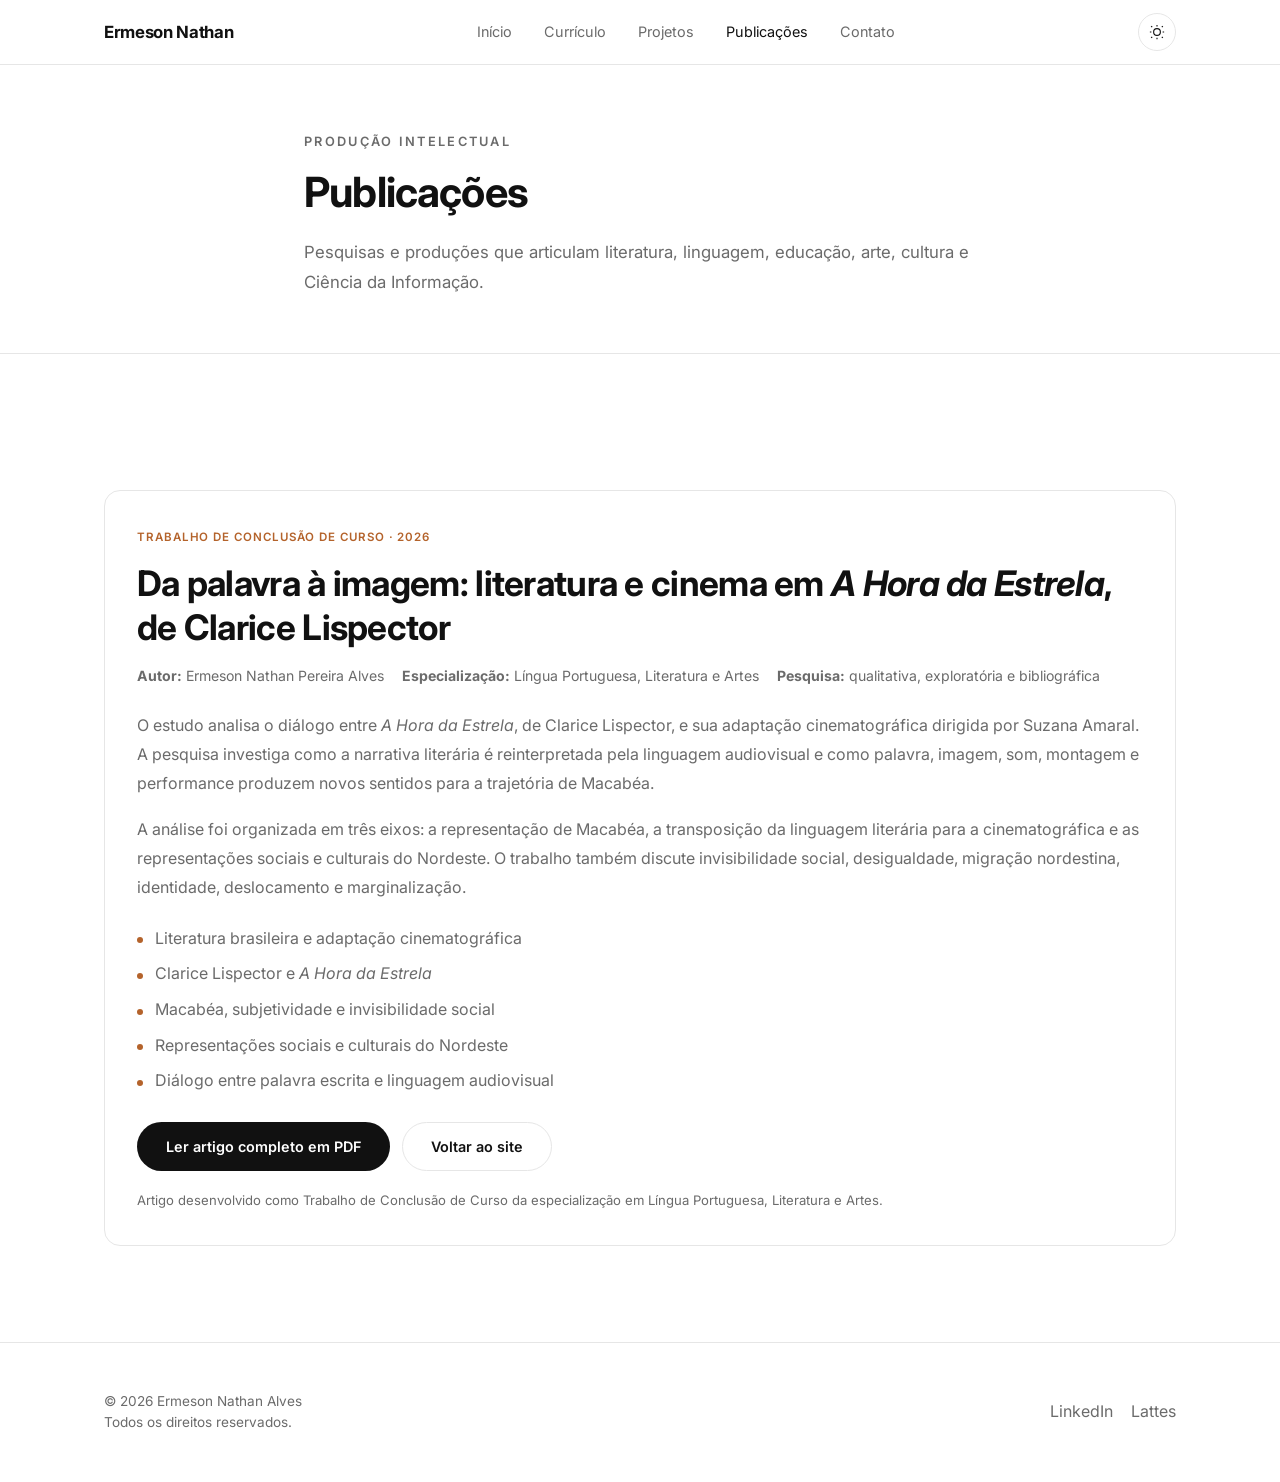
==== publicacoes.html @ 3c0bc79d "Cria página Publicações com TCC sobre Clarice Lispector e cinema" ====
<!DOCTYPE html>
<html lang="pt-BR">
<head>
  <meta charset="UTF-8" />
  <meta name="viewport" content="width=device-width, initial-scale=1.0" />
  <title>Publicações — Ermeson Nathan Alves</title>
  <meta name="description" content="Publicações acadêmicas e produção intelectual de Ermeson Nathan Alves." />
  <link rel="canonical" href="https://ermesonathan.com/publicacoes.html" />
  <meta property="og:title" content="Publicações — Ermeson Nathan Alves" />
  <meta property="og:description" content="Literatura, cinema, educação, linguagem e pesquisa acadêmica." />
  <meta property="og:type" content="website" />
  <meta property="og:url" content="https://ermesonathan.com/publicacoes.html" />
  <meta property="og:image" content="https://ermesonathan.com/assets/og-image.jpg" />
  <link rel="preconnect" href="https://fonts.googleapis.com">
  <link rel="preconnect" href="https://fonts.gstatic.com" crossorigin>
  <link href="https://fonts.googleapis.com/css2?family=Inter:wght@400;500;600;700;800&family=JetBrains+Mono:wght@400;500&display=swap" rel="stylesheet">
  <link rel="stylesheet" href="style.css" />
  <style>
    .publicacoes-hero{padding:132px 0 56px;border-bottom:1px solid var(--border)}
    .publication-card{margin-top:40px;background:var(--bg-card);border:1px solid var(--border);border-radius:16px;padding:32px}
    .publication-meta{display:flex;flex-wrap:wrap;gap:10px 18px;margin:16px 0 24px;color:var(--muted);font-size:.88rem}
    .publication-card h2{font-size:clamp(1.5rem,3vw,2.2rem);line-height:1.25;letter-spacing:-.02em}
    .publication-card p{margin-top:18px;color:var(--muted);line-height:1.8}
    .publication-topics{margin:24px 0 0;display:grid;gap:10px}
    .publication-topics li{padding-left:18px;position:relative;color:var(--muted)}
    .publication-topics li::before{content:"";position:absolute;left:0;top:.72em;width:6px;height:6px;border-radius:50%;background:var(--accent)}
    .publication-actions{display:flex;flex-wrap:wrap;gap:12px;margin-top:28px}
    .publication-note{font-size:.82rem;color:var(--muted)}
  </style>
  <script>
    (function () {
      try {
        var stored = localStorage.getItem('theme');
        var theme = stored || 'system';
        if (theme === 'system') {
          theme = window.matchMedia('(prefers-color-scheme: dark)').matches ? 'dark' : 'light';
        }
        document.documentElement.setAttribute('data-theme', theme);
      } catch (e) {}
    })();
  </script>
</head>
<body>
  <a href="#main-content" class="skip-link">Pular para o conteúdo principal</a>

  <header class="site-header" id="site-header">
    <nav class="navbar" aria-label="Navegação principal">
      <a href="index.html#inicio" class="logo" aria-label="Ermeson Nathan — Início">Ermeson Nathan</a>

      <ul class="nav-links" role="list" id="nav-links">
        <li><a href="index.html#inicio" class="nav-link">Início</a></li>
        <li><a href="index.html#curriculo" class="nav-link">Currículo</a></li>
        <li><a href="index.html#projetos" class="nav-link">Projetos</a></li>
        <li><a href="publicacoes.html" class="nav-link active-link">Publicações</a></li>
        <li><a href="index.html#contato" class="nav-link">Contato</a></li>
      </ul>

      <div class="nav-actions">
        <button type="button" class="theme-toggle" id="theme-toggle" aria-label="Alternar tema claro/escuro">
          <svg class="icon icon-sun" viewBox="0 0 24 24" fill="none" stroke="currentColor" stroke-width="1.5" aria-hidden="true">
            <circle cx="12" cy="12" r="4.5"></circle>
            <path d="M12 2.5v2M12 19.5v2M4.2 4.2l1.4 1.4M18.4 18.4l1.4 1.4M2.5 12h2M19.5 12h2M4.2 19.8l1.4-1.4M18.4 5.6l1.4-1.4"></path>
          </svg>
          <svg class="icon icon-moon" viewBox="0 0 24 24" fill="none" stroke="currentColor" stroke-width="1.5" aria-hidden="true">
            <path d="M20.5 14.7A8.5 8.5 0 1 1 9.3 3.5a7 7 0 0 0 11.2 11.2Z"></path>
          </svg>
        </button>

        <button type="button" class="menu-toggle" id="menu-toggle" aria-label="Abrir menu" aria-expanded="false">
          <svg class="icon-menu-open" viewBox="0 0 24 24" fill="none" stroke="currentColor" stroke-width="1.7" stroke-linecap="round" aria-hidden="true"><path d="M4 7h16"></path><path d="M4 17h16"></path></svg>
          <svg class="icon-menu-close" viewBox="0 0 24 24" fill="none" stroke="currentColor" stroke-width="1.7" stroke-linecap="round" aria-hidden="true"><path d="M6 6l12 12"></path><path d="M18 6l-12 12"></path></svg>
        </button>
      </div>
    </nav>
  </header>

  <main id="main-content" tabindex="-1">
    <section class="publicacoes-hero">
      <div class="container container-narrow">
        <p class="section-label">Produção intelectual</p>
        <h1 class="section-title">Publicações</h1>
        <p class="section-text">Pesquisas e produções que articulam literatura, linguagem, educação, arte, cultura e Ciência da Informação.</p>
      </div>
    </section>

    <section class="section">
      <div class="container">
        <article class="publication-card">
          <div class="project-tag">Trabalho de Conclusão de Curso · 2026</div>
          <h2>Da palavra à imagem: literatura e cinema em <em>A Hora da Estrela</em>, de Clarice Lispector</h2>

          <div class="publication-meta">
            <span><strong>Autor:</strong> Ermeson Nathan Pereira Alves</span>
            <span><strong>Especialização:</strong> Língua Portuguesa, Literatura e Artes</span>
            <span><strong>Pesquisa:</strong> qualitativa, exploratória e bibliográfica</span>
          </div>

          <p>O estudo analisa o diálogo entre <em>A Hora da Estrela</em>, de Clarice Lispector, e sua adaptação cinematográfica dirigida por Suzana Amaral. A pesquisa investiga como a narrativa literária é reinterpretada pela linguagem audiovisual e como palavra, imagem, som, montagem e performance produzem novos sentidos para a trajetória de Macabéa.</p>

          <p>A análise foi organizada em três eixos: a representação de Macabéa, a transposição da linguagem literária para a cinematográfica e as representações sociais e culturais do Nordeste. O trabalho também discute invisibilidade social, desigualdade, migração nordestina, identidade, deslocamento e marginalização.</p>

          <ul class="publication-topics">
            <li>Literatura brasileira e adaptação cinematográfica</li>
            <li>Clarice Lispector e <em>A Hora da Estrela</em></li>
            <li>Macabéa, subjetividade e invisibilidade social</li>
            <li>Representações sociais e culturais do Nordeste</li>
            <li>Diálogo entre palavra escrita e linguagem audiovisual</li>
          </ul>

          <div class="publication-actions">
            <a class="btn btn-primary" href="assets/Clarice_Cinema_Artigo.pdf" target="_blank" rel="noopener noreferrer">Ler artigo completo em PDF</a>
            <a class="btn btn-secondary" href="index.html">Voltar ao site</a>
          </div>
          <p class="publication-note">Artigo desenvolvido como Trabalho de Conclusão de Curso da especialização em Língua Portuguesa, Literatura e Artes.</p>
        </article>
      </div>
    </section>
  </main>

  <footer class="site-footer">
    <div class="container footer-content">
      <div class="footer-info">
        <p>© <span id="year"></span> Ermeson Nathan Alves</p>
        <p>Todos os direitos reservados.</p>
      </div>
      <div class="footer-social">
        <a href="https://www.linkedin.com/in/ermesonathan" target="_blank" rel="noopener noreferrer">LinkedIn</a>
        <a href="http://lattes.cnpq.br/3595152758580670" target="_blank" rel="noopener noreferrer">Lattes</a>
      </div>
    </div>
  </footer>

  <script src="script.js"></script>
</body>
</html>
---- style.css ----
/* ==========================================================================
   Reset & Base
   ========================================================================== */

* {
  margin: 0;
  padding: 0;
  box-sizing: border-box;
}

:root {
  --bg: #ffffff;
  --bg-surface: #f7f7f7;
  --bg-card: #ffffff;
  --fg: #111111;
  --muted: #6b6b6b;
  --border: #e6e6e6;
  --accent: #b4632b;
  --font-sans: 'Inter', -apple-system, BlinkMacSystemFont, 'Segoe UI', Roboto, sans-serif;
  --font-mono: 'JetBrains Mono', ui-monospace, SFMono-Regular, monospace;
  --max-width: 1120px;
  --transition: 0.25s ease;
}

:root[data-theme="dark"] {
  --bg: #0a0a0a;
  --bg-surface: #131313;
  --bg-card: #131313;
  --fg: #fafafa;
  --muted: #9a9a9a;
  --border: #262626;
  --accent: #e8934a;
}

html {
  scroll-behavior: smooth;
  color-scheme: light dark;
}

body {
  font-family: var(--font-sans);
  background-color: var(--bg);
  color: var(--fg);
  line-height: 1.6;
  -webkit-font-smoothing: antialiased;
  transition: background-color var(--transition), color var(--transition);
}

img { max-width: 100%; display: block; }

a {
  color: inherit;
  text-decoration: none;
}

ul, ol { list-style: none; }

button {
  font: inherit;
  color: inherit;
  background: none;
  border: none;
  cursor: pointer;
}

.container {
  max-width: var(--max-width);
  margin: 0 auto;
  padding: 0 24px;
}

.container-narrow {
  max-width: 720px;
}

.text-center { text-align: center; }

.skip-link {
  position: absolute;
  left: -9999px;
  top: 0;
  background: var(--fg);
  color: var(--bg);
  padding: 12px 20px;
  border-radius: 8px;
  z-index: 1000;
}

.skip-link:focus {
  left: 16px;
  top: 16px;
}

/* ==========================================================================
   Header / Navbar
   ========================================================================== */

.site-header {
  position: fixed;
  top: 0;
  left: 0;
  right: 0;
  z-index: 100;
  background-color: color-mix(in srgb, var(--bg) 80%, transparent);
  backdrop-filter: blur(10px);
  -webkit-backdrop-filter: blur(10px);
  border-bottom: 1px solid var(--border);
}

.navbar {
  max-width: var(--max-width);
  margin: 0 auto;
  padding: 0 24px;
  height: 64px;
  display: flex;
  align-items: center;
  justify-content: space-between;
}

.logo {
  font-size: 1.05rem;
  font-weight: 700;
  letter-spacing: -0.02em;
  transition: opacity var(--transition);
}

.logo:hover { opacity: 0.7; }

.nav-links {
  display: none;
  align-items: center;
  gap: 32px;
}

.nav-link {
  font-size: 0.9rem;
  color: var(--muted);
  transition: color var(--transition);
  position: relative;
}

.nav-link:hover,
.nav-link.active-link {
  color: var(--fg);
}

.nav-actions {
  display: flex;
  align-items: center;
  gap: 12px;
}

.theme-toggle {
  display: flex;
  align-items: center;
  justify-content: center;
  width: 38px;
  height: 38px;
  border-radius: 50%;
  border: 1px solid var(--border);
  transition: background-color var(--transition), transform 0.2s ease;
}

.theme-toggle:hover {
  background-color: var(--bg-surface);
}

.theme-toggle:active {
  transform: scale(0.92);
}

.icon {
  width: 18px;
  height: 18px;
}

.icon-moon { display: none; }

:root[data-theme="dark"] .icon-sun { display: none; }
:root[data-theme="dark"] .icon-moon { display: block; }

.menu-toggle {
  display: flex;
  align-items: center;
  justify-content: center;
  width: 38px;
  height: 38px;
  border-radius: 50%;
  border: 1px solid var(--border);
}

.menu-toggle svg { width: 18px; height: 18px; }
.menu-toggle .icon-menu-close { display: none; }
.menu-toggle[aria-expanded="true"] .icon-menu-open { display: none; }
.menu-toggle[aria-expanded="true"] .icon-menu-close { display: block; }

@media (min-width: 768px) {
  .nav-links { display: flex; }
  .menu-toggle { display: none; }
}

/* Mobile menu */
.nav-links.mobile-open {
  display: flex;
  position: fixed;
  top: 64px;
  left: 0;
  right: 0;
  flex-direction: column;
  align-items: flex-start;
  gap: 0;
  background-color: var(--bg);
  border-bottom: 1px solid var(--border);
  padding: 8px 24px 16px;
}

.nav-links.mobile-open li {
  width: 100%;
}

.nav-links.mobile-open .nav-link {
  display: block;
  padding: 12px 0;
  width: 100%;
  border-bottom: 1px solid var(--border);
}

.nav-links.mobile-open li:last-child .nav-link {
  border-bottom: none;
}

/* ==========================================================================
   Hero
   ========================================================================== */

.hero {
  min-height: 92vh;
  display: flex;
  flex-direction: column;
  justify-content: center;
  padding: 96px 0 48px;
}

.hero-grid {
  display: flex;
  flex-direction: column-reverse;
  align-items: center;
  gap: 40px;
}

@media (min-width: 860px) {
  .hero-grid {
    flex-direction: row;
    align-items: center;
    justify-content: space-between;
    gap: 64px;
  }

  .hero-text { flex: 1; }
}

.hero-photo {
  flex-shrink: 0;
  width: 200px;
  height: 200px;
  border-radius: 50%;
  overflow: hidden;
  border: 1px solid var(--border);
  background-color: var(--bg-surface);
}

@media (min-width: 860px) {
  .hero-photo { width: 260px; height: 260px; }
}

.hero-photo img {
  width: 100%;
  height: 100%;
  object-fit: cover;
}

.eyebrow {
  font-size: 0.8rem;
  font-weight: 600;
  text-transform: uppercase;
  letter-spacing: 0.18em;
  color: var(--muted);
  margin-bottom: 24px;
}

.hero-title {
  font-size: clamp(2.4rem, 7vw, 5.5rem);
  font-weight: 800;
  line-height: 1.08;
  letter-spacing: -0.03em;
}

.hero-title .word {
  display: inline-block;
  margin-right: 0.3em;
}

.hero-description {
  margin-top: 32px;
  max-width: 620px;
  font-size: 1.1rem;
  line-height: 1.7;
  color: var(--muted);
}

.hero-actions {
  margin-top: 40px;
  display: flex;
  flex-wrap: wrap;
  gap: 16px;
}

.btn {
  display: inline-flex;
  align-items: center;
  gap: 8px;
  padding: 12px 28px;
  border-radius: 999px;
  font-size: 0.9rem;
  font-weight: 600;
  transition: opacity var(--transition), transform 0.2s ease, background-color var(--transition);
  border: 1px solid transparent;
}

.btn:active { transform: scale(0.97); }

.btn-primary {
  background-color: var(--fg);
  color: var(--bg);
}

.btn-primary:hover { opacity: 0.88; }

.btn-secondary {
  border-color: var(--border);
  color: var(--fg);
}

.btn-secondary:hover { background-color: var(--bg-surface); }

.btn-whatsapp {
  background-color: #25d366;
  color: #08210f;
}

.btn-whatsapp:hover { opacity: 0.9; }

.btn-whatsapp svg { width: 18px; height: 18px; }

/* ==========================================================================
   Marquee banner
   ========================================================================== */

.marquee {
  overflow: hidden;
  border-top: 1px solid var(--border);
  border-bottom: 1px solid var(--border);
  padding: 20px 0;
}

.marquee-track {
  display: flex;
  width: max-content;
  animation: scroll-marquee 32s linear infinite;
}

.marquee-item {
  font-size: 0.85rem;
  font-weight: 500;
  text-transform: uppercase;
  letter-spacing: 0.15em;
  color: var(--muted);
  margin: 0 32px;
  white-space: nowrap;
}

@keyframes scroll-marquee {
  from { transform: translateX(0); }
  to { transform: translateX(-50%); }
}

@media (prefers-reduced-motion: reduce) {
  .marquee-track { animation: none; }
}

/* ==========================================================================
   Sections
   ========================================================================== */

.section {
  padding: 96px 0;
}

.section-label {
  font-size: 0.8rem;
  font-weight: 600;
  text-transform: uppercase;
  letter-spacing: 0.18em;
  color: var(--muted);
  margin-bottom: 16px;
}

.section-title {
  font-size: clamp(1.8rem, 4vw, 2.6rem);
  font-weight: 700;
  letter-spacing: -0.02em;
  line-height: 1.2;
}

.section-text {
  margin-top: 20px;
  font-size: 1.05rem;
  line-height: 1.75;
  color: var(--muted);
}

.section-heading-row {
  display: flex;
  align-items: flex-end;
  justify-content: space-between;
  gap: 24px;
  margin-bottom: 48px;
  flex-wrap: wrap;
}

.link-arrow {
  font-size: 0.9rem;
  color: var(--muted);
  transition: color var(--transition);
}

.link-arrow:hover { color: var(--fg); }

/* ==========================================================================
   Indicadores
   ========================================================================== */

.indicator-block {
  margin-top: 40px;
}

.indicator-block-spaced {
  margin-top: 64px;
}

.stats-grid {
  margin-top: 24px;
  display: grid;
  grid-template-columns: 1fr;
  gap: 20px;
}

@media (min-width: 640px) {
  .stats-grid { grid-template-columns: 1fr 1fr; }
}

@media (min-width: 960px) {
  .stats-grid { grid-template-columns: repeat(4, 1fr); }
}

.stats-grid-compact {
  max-width: 720px;
}

@media (min-width: 960px) {
  .stats-grid-compact { grid-template-columns: 1fr 1fr; }
}

.stat-card {
  background-color: var(--bg-card);
  border: 1px solid var(--border);
  border-radius: 14px;
  padding: 28px 24px;
  display: flex;
  flex-direction: column;
  gap: 10px;
}

.stat-value {
  font-family: var(--font-mono);
  font-size: 2.2rem;
  font-weight: 700;
  color: var(--accent);
  letter-spacing: -0.02em;
}

.stat-label {
  font-size: 0.95rem;
  font-weight: 600;
  line-height: 1.4;
}

.stat-detail {
  font-size: 0.85rem;
  color: var(--muted);
  line-height: 1.5;
}

.section-caption {
  margin-top: 24px;
  font-size: 0.8rem;
  color: var(--muted);
}

/* ==========================================================================
   Currículo
   ========================================================================== */

.curriculo-grid {
  display: grid;
  grid-template-columns: 1fr;
  gap: 56px;
  margin-top: 48px;
}

@media (min-width: 860px) {
  .curriculo-grid { grid-template-columns: 1fr 1fr; }
}

.curriculo-subtitle {
  font-size: 1.1rem;
  font-weight: 700;
  margin-bottom: 24px;
}

.curriculo-subtitle-spaced {
  margin-top: 40px;
}

.timeline {
  display: flex;
  flex-direction: column;
  gap: 24px;
}

.timeline-item {
  padding-left: 20px;
  border-left: 2px solid var(--border);
  position: relative;
}

.timeline-item::before {
  content: '';
  position: absolute;
  left: -6px;
  top: 4px;
  width: 10px;
  height: 10px;
  border-radius: 50%;
  background-color: var(--accent);
}

.timeline-year {
  font-family: var(--font-mono);
  font-size: 0.78rem;
  color: var(--muted);
  text-transform: uppercase;
  letter-spacing: 0.05em;
}

.timeline-item h4 {
  margin-top: 6px;
  font-size: 1rem;
  font-weight: 600;
  line-height: 1.4;
}

.timeline-item p {
  margin-top: 4px;
  font-size: 0.92rem;
  color: var(--muted);
}

.tag-list {
  display: flex;
  flex-wrap: wrap;
  gap: 10px;
}

.tag {
  border: 1px solid var(--border);
  padding: 8px 16px;
  border-radius: 999px;
  font-size: 0.82rem;
  font-weight: 500;
  color: var(--fg);
  background-color: var(--bg-surface);
}

.curriculo-cta {
  margin-top: 56px;
}

/* ==========================================================================
   Quote
   ========================================================================== */

.quote {
  margin-top: 32px;
  max-width: 640px;
  padding-left: 24px;
  border-left: 2px solid var(--accent);
}

.quote p {
  font-size: 1.25rem;
  font-style: italic;
  color: var(--muted);
}

.quote cite {
  display: block;
  margin-top: 12px;
  font-size: 0.9rem;
  font-style: normal;
  color: var(--muted);
}

/* ==========================================================================
   Projects
   ========================================================================== */

.projects-grid {
  display: grid;
  grid-template-columns: 1fr;
  gap: 20px;
}

@media (min-width: 640px) {
  .projects-grid { grid-template-columns: 1fr 1fr; }
}

.project-card {
  background-color: var(--bg-card);
  border: 1px solid var(--border);
  border-radius: 14px;
  padding: 28px;
  overflow: hidden;
  transition: border-color var(--transition), transform 0.2s ease;
}

.project-card-image {
  display: block;
  width: 100%;
  margin-top: 20px;
  height: 200px;
  border-radius: 10px;
  object-fit: cover;
  object-position: top center;
}

.project-card:hover {
  border-color: var(--muted);
  transform: translateY(-3px);
}

.project-tag {
  display: inline-block;
  font-size: 0.72rem;
  font-weight: 600;
  text-transform: uppercase;
  letter-spacing: 0.08em;
  color: var(--accent);
  margin-bottom: 14px;
}

.project-card h3 {
  font-size: 1.1rem;
  font-weight: 700;
  line-height: 1.35;
  margin-bottom: 10px;
}

.project-card p {
  font-size: 0.92rem;
  color: var(--muted);
  line-height: 1.6;
}

.project-footer {
  margin-top: 16px;
  display: flex;
  align-items: center;
  justify-content: space-between;
  gap: 12px;
  flex-wrap: wrap;
}

.project-year {
  display: inline-block;
  font-family: var(--font-mono);
  font-size: 0.78rem;
  color: var(--muted);
}

.project-link {
  font-size: 0.82rem;
  font-weight: 600;
  color: var(--accent);
  transition: opacity var(--transition);
}

.project-link:hover { opacity: 0.75; }

/* ==========================================================================
   Contact
   ========================================================================== */

.contact-section { padding-bottom: 120px; }

.contact-cta {
  margin-top: 32px;
  display: flex;
  gap: 16px;
  justify-content: center;
  flex-wrap: wrap;
}

.contact-links {
  margin-top: 32px;
  display: flex;
  gap: 10px;
  justify-content: center;
  flex-wrap: wrap;
  font-size: 0.9rem;
  color: var(--muted);
}

.contact-links a { transition: color var(--transition); }
.contact-links a:hover { color: var(--fg); }

.dot { color: var(--border); }

/* ==========================================================================
   Footer
   ========================================================================== */

.site-footer {
  border-top: 1px solid var(--border);
  padding: 48px 0;
}

.footer-content {
  display: flex;
  flex-direction: column;
  align-items: center;
  gap: 20px;
  text-align: center;
}

@media (min-width: 600px) {
  .footer-content {
    flex-direction: row;
    justify-content: space-between;
    text-align: left;
  }
}

.footer-info p {
  font-size: 0.85rem;
  color: var(--muted);
}

.visitor-counter {
  margin-top: 10px;
}

.visitor-counter img {
  height: 20px;
  width: auto;
  filter: grayscale(1) opacity(0.7);
  vertical-align: middle;
}

.footer-social {
  display: flex;
  gap: 18px;
}

.footer-social a {
  color: var(--muted);
  transition: color var(--transition);
}

.footer-social a:hover { color: var(--fg); }

.footer-social svg {
  width: 20px;
  height: 20px;
}

/* ==========================================================================
   Scroll reveal animations
   ========================================================================== */

.reveal {
  opacity: 0;
  transform: translateY(24px);
  transition: opacity 0.7s ease, transform 0.7s ease;
}

.reveal.in-view {
  opacity: 1;
  transform: translateY(0);
}

.reveal-word {
  opacity: 0;
  transform: translateY(30px);
  transition: opacity 0.6s ease, transform 0.6s ease;
}

.reveal-word.in-view {
  opacity: 1;
  transform: translateY(0);
}

@media (prefers-reduced-motion: reduce) {
  .reveal, .reveal-word {
    opacity: 1;
    transform: none;
    transition: none;
  }
}
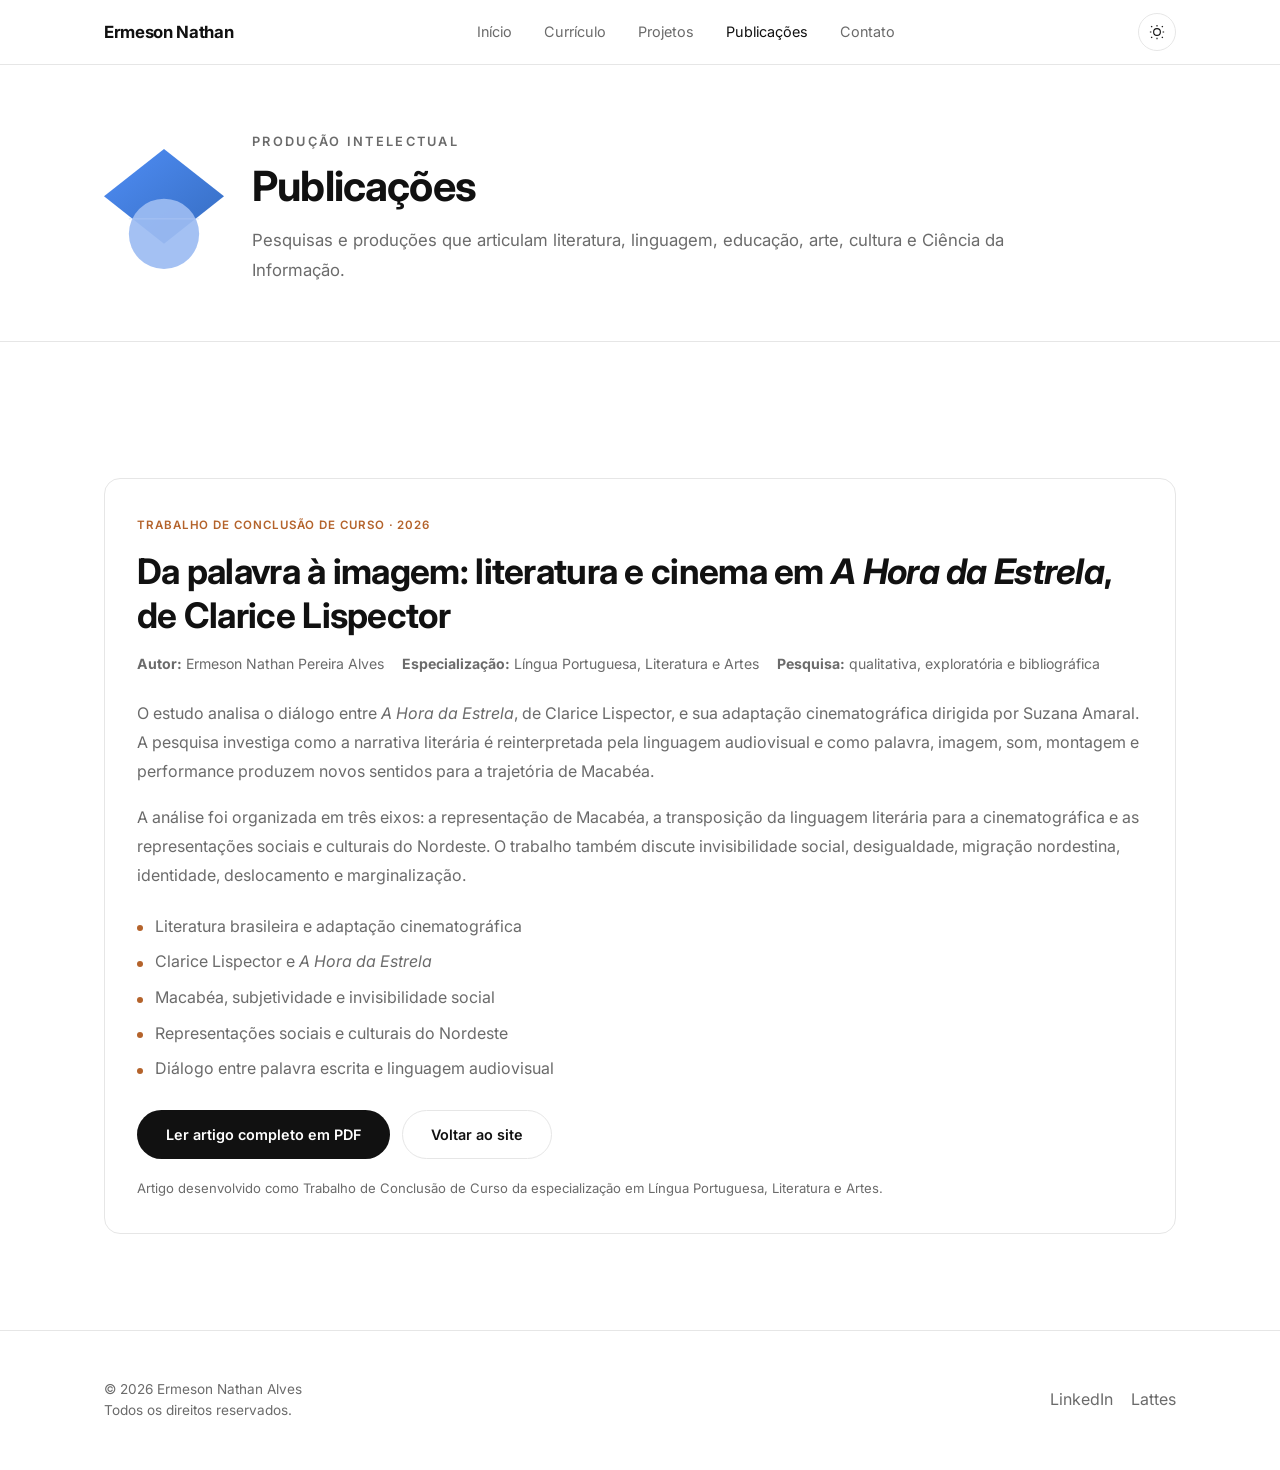
==== commit d5c58ac5: "Adiciona ícone acadêmico ao cabeçalho de Publicações" ====
--- a/publicacoes.html
+++ b/publicacoes.html
@@ -17,6 +17,14 @@
   <link rel="stylesheet" href="style.css" />
   <style>
     .publicacoes-hero{padding:132px 0 56px;border-bottom:1px solid var(--border)}
+    .publicacoes-hero-inner{display:grid;grid-template-columns:120px 1fr;gap:28px;align-items:center}
+    .publicacoes-mark{width:120px;height:120px;display:block}
+    .publicacoes-copy .section-label{margin-bottom:10px}
+    .publicacoes-copy .section-text{margin-top:14px;max-width:760px}
+    @media(max-width:640px){
+      .publicacoes-hero-inner{grid-template-columns:78px 1fr;gap:18px}
+      .publicacoes-mark{width:78px;height:78px}
+    }
     .publication-card{margin-top:40px;background:var(--bg-card);border:1px solid var(--border);border-radius:16px;padding:32px}
     .publication-meta{display:flex;flex-wrap:wrap;gap:10px 18px;margin:16px 0 24px;color:var(--muted);font-size:.88rem}
     .publication-card h2{font-size:clamp(1.5rem,3vw,2.2rem);line-height:1.25;letter-spacing:-.02em}
@@ -76,10 +84,23 @@
 
   <main id="main-content" tabindex="-1">
     <section class="publicacoes-hero">
-      <div class="container container-narrow">
-        <p class="section-label">Produção intelectual</p>
-        <h1 class="section-title">Publicações</h1>
-        <p class="section-text">Pesquisas e produções que articulam literatura, linguagem, educação, arte, cultura e Ciência da Informação.</p>
+      <div class="container publicacoes-hero-inner">
+        <svg class="publicacoes-mark" viewBox="0 0 256 256" role="img" aria-label="Ícone de produção acadêmica">
+          <defs>
+            <linearGradient id="grad-cap" x1="0" y1="0" x2="1" y2="1">
+              <stop offset="0%" stop-color="#4f8df5"/>
+              <stop offset="100%" stop-color="#356cc0"/>
+            </linearGradient>
+          </defs>
+          <polygon points="128,0 256,101 128,202 0,101" fill="url(#grad-cap)"/>
+          <circle cx="128" cy="181" r="75" fill="#9dbcf2" fill-opacity="0.92"/>
+          <path d="M53 149h150" stroke="#b5cdf7" stroke-width="1.5" opacity="0.75"/>
+        </svg>
+        <div class="publicacoes-copy">
+          <p class="section-label">Produção intelectual</p>
+          <h1 class="section-title">Publicações</h1>
+          <p class="section-text">Pesquisas e produções que articulam literatura, linguagem, educação, arte, cultura e Ciência da Informação.</p>
+        </div>
       </div>
     </section>
 
